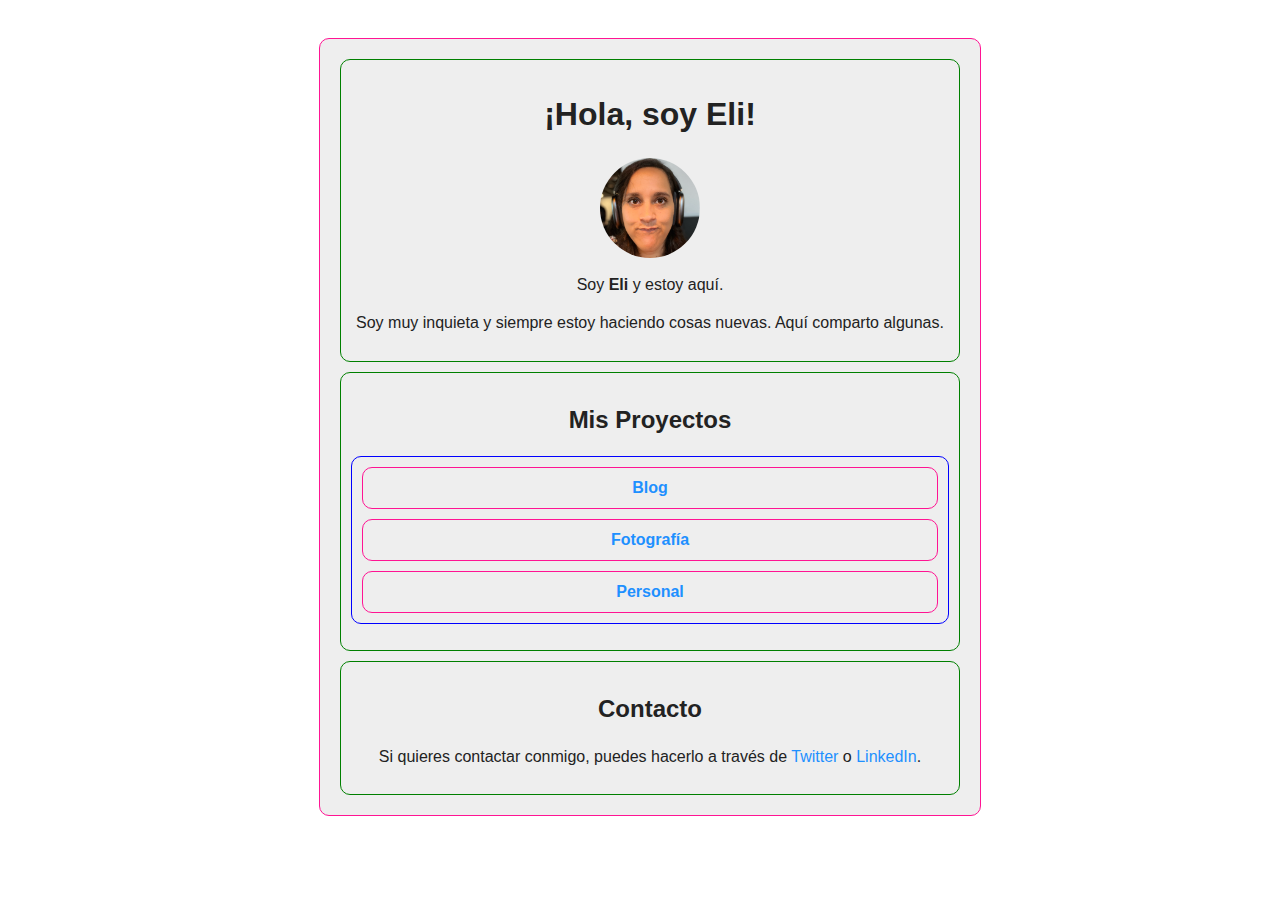
==== index.html @ 0fb6dbf0 "Initial commit" ====
<!doctype html>
<html class="no-js" lang="">

<head>
  <meta charset="utf-8">
  <title></title>
  <meta name="description" content="">
  <meta name="viewport" content="width=device-width, initial-scale=1">

  <meta property="og:title" content="">
  <meta property="og:type" content="">
  <meta property="og:url" content="">
  <meta property="og:image" content="">

  <link rel="manifest" href="site.webmanifest">
  <link rel="apple-touch-icon" href="icon.png">
  <!-- Place favicon.ico in the root directory -->

  <link rel="stylesheet" href="css/normalize.css">
  <link rel="stylesheet" href="css/main.css">

  <meta name="theme-color" content="#fafafa">
</head>

<body>

<!-- Add your site or application content here -->
<!--have everything in a div with class container-->
<div class="unique-container">
  <header class="unique-container">
    <h1>¡Hola, soy Eli!</h1>
    <img src="img/eli.png" alt="Foto de Eli" id="mi_imagen">
    <p>Soy <strong>Eli</strong> y estoy aquí.</p>
    <p>Soy muy inquieta y siempre estoy haciendo cosas nuevas. Aquí comparto algunas.</p>
  </header>
  <section id="mis-proyectos" class="unique-container">
    <h2>Mis Proyectos</h2>
    <ul>
      <li><a href="https://www.eli173.net/blog">Blog</a></li>
      <li><a href="https://www.codecademy.com/profiles/JohnBain">Fotografía</a></li>
      <li><a href="https://www.codewars.com/users/JohnBain">Personal</a></li>
    </ul>
</section>
  <section id="contacto" class="unique-container">
    <h2>Contacto</h2>
    <p>Si quieres contactar conmigo, puedes hacerlo a través de <a href="https://twitter.com/eli173">Twitter</a> o <a href="https://www.linkedin.com/in/elisabeth-fern%C3%A1ndez-ruiz-6b1b0b1a4/">LinkedIn</a>.</p>
  </section>
</div>


<script src="js/vendor/modernizr-3.11.2.min.js"></script>
<script src="js/plugins.js"></script>
<script src="js/main.js"></script>

<!-- Google Analytics: change UA-XXXXX-Y to be your site's ID. -->
<script>
  window.ga = function () {
    ga.q.push(arguments)
  };
  ga.q = [];
  ga.l = +new Date;
  ga('create', 'UA-XXXXX-Y', 'auto');
  ga('set', 'anonymizeIp', true);
  ga('set', 'transport', 'beacon');
  ga('send', 'pageview')
</script>
<script src="https://www.google-analytics.com/analytics.js" async></script>

</body>

</html>
---- css/main.css ----
/*! HTML5 Boilerplate v8.0.0 | MIT License | https://html5boilerplate.com/ */

/* main.css 2.1.0 | MIT License | https://github.com/h5bp/main.css#readme */
/*
 * What follows is the result of much research on cross-browser styling.
 * Credit left inline and big thanks to Nicolas Gallagher, Jonathan Neal,
 * Kroc Camen, and the H5BP dev community and team.
 */

/* ==========================================================================
   Base styles: opinionated defaults
   ========================================================================== */

html {
  color: #222;
  font-size: 1em;
  line-height: 1.4;
  /* have all elements centered by default */
  text-align: center;
  font-family: 'Open Sans', sans-serif

}


/*
 * Remove text-shadow in selection highlight:
 * https://twitter.com/miketaylr/status/12228805301
 *
 * Vendor-prefixed and regular ::selection selectors cannot be combined:
 * https://stackoverflow.com/a/16982510/7133471
 *
 * Customize the background color to match your design.
 */

::-moz-selection {
  background: #b3d4fc;
  text-shadow: none;
}

::selection {
  background: #b3d4fc;
  text-shadow: none;
}

/*
 * A better looking default horizontal rule
 */

hr {
  display: block;
  height: 1px;
  border: 0;
  border-top: 1px solid #ccc;
  margin: 1em 0;
  padding: 0;
}

/*
 * Remove the gap between audio, canvas, iframes,
 * images, videos and the bottom of their containers:
 * https://github.com/h5bp/html5-boilerplate/issues/440
 */

audio,
canvas,
iframe,
img,
svg,
video {
  vertical-align: middle;
}

/*
 * Remove default fieldset styles.
 */

fieldset {
  border: 0;
  margin: 0;
  padding: 0;
}

/*
 * Allow only vertical resizing of textareas.
 */

textarea {
  resize: vertical;
}

/* ==========================================================================
   Author's custom styles
   ========================================================================== */

/* ==========================================================================
   Helper classes
   ========================================================================== */

/*
 * Hide visually and from screen readers
 */

.hidden,
[hidden] {
  display: none !important;
}

/*
 * Hide only visually, but have it available for screen readers:
 * https://snook.ca/archives/html_and_css/hiding-content-for-accessibility
 *
 * 1. For long content, line feeds are not interpreted as spaces and small width
 *    causes content to wrap 1 word per line:
 *    https://medium.com/@jessebeach/beware-smushed-off-screen-accessible-text-5952a4c2cbfe
 */

.sr-only {
  border: 0;
  clip: rect(0, 0, 0, 0);
  height: 1px;
  margin: -1px;
  overflow: hidden;
  padding: 0;
  position: absolute;
  white-space: nowrap;
  width: 1px;
  /* 1 */
}

/*
 * Extends the .sr-only class to allow the element
 * to be focusable when navigated to via the keyboard:
 * https://www.drupal.org/node/897638
 */

.sr-only.focusable:active,
.sr-only.focusable:focus {
  clip: auto;
  height: auto;
  margin: 0;
  overflow: visible;
  position: static;
  white-space: inherit;
  width: auto;
}

/*
 * Hide visually and from screen readers, but maintain layout
 */

.invisible {
  visibility: hidden;
}

/*
 * Clearfix: contain floats
 *
 * For modern browsers
 * 1. The space content is one way to avoid an Opera bug when the
 *    `contenteditable` attribute is included anywhere else in the document.
 *    Otherwise it causes space to appear at the top and bottom of elements
 *    that receive the `clearfix` class.
 * 2. The use of `table` rather than `block` is only necessary if using
 *    `:before` to contain the top-margins of child elements.
 */

.clearfix::before,
.clearfix::after {
  content: " ";
  display: table;
}

.clearfix::after {
  clear: both;
}

/* ==========================================================================
   EXAMPLE Media Queries for Responsive Design.
   These examples override the primary ('mobile first') styles.
   Modify as content requires.
   ========================================================================== */

@media only screen and (min-width: 35em) {
  /* Style adjustments for viewports that meet the condition */
}

@media print,
(-webkit-min-device-pixel-ratio: 1.25),
(min-resolution: 1.25dppx),
(min-resolution: 120dpi) {
  /* Style adjustments for high resolution devices */
}

/* ==========================================================================
   Print styles.
   Inlined to avoid the additional HTTP request:
   https://www.phpied.com/delay-loading-your-print-css/
   ========================================================================== */

@media print {
  *,
  *::before,
  *::after {
    background: #fff !important;
    color: #000 !important;
    /* Black prints faster */
    box-shadow: none !important;
    text-shadow: none !important;
  }

  a,
  a:visited {
    text-decoration: underline;
  }

  a[href]::after {
    content: " (" attr(href) ")";
  }

  abbr[title]::after {
    content: " (" attr(title) ")";
  }

  /*
   * Don't show links that are fragment identifiers,
   * or use the `javascript:` pseudo protocol
   */
  a[href^="#"]::after,
  a[href^="javascript:"]::after {
    content: "";
  }

  pre {
    white-space: pre-wrap !important;
  }

  pre,
  blockquote {
    border: 1px solid #999;
    page-break-inside: avoid;
  }

  /*
   * Printing Tables:
   * https://web.archive.org/web/20180815150934/http://css-discuss.incutio.com/wiki/Printing_Tables
   */
  thead {
    display: table-header-group;
  }

  tr,
  img {
    page-break-inside: avoid;
  }

  p,
  h2,
  h3 {
    orphans: 3;
    widows: 3;
  }

  h2,
  h3 {
    page-break-after: avoid;
  }
}



div.unique-container {
  border: deeppink 1px solid;
  background: #eee;
  width: 50%;
  /*position this container always floating in the middle*/
  margin-top: 3%;
  position: relative;
  left: 50%;
  transform: translateX(-50%);

}

.unique-container{
  border-radius: 10px;
  border: green 1px solid;
  padding: 10px;
  margin: 10px;
}

ul {
  border: blue 1px solid;
  border-radius: 10px;
  list-style-type: none;
  display: block;
  padding: 0px;
}

li {
  border: deeppink 1px solid;
  border-radius: 10px;
  list-style-type: none;
  position: relative;
  margin: 10px;
  height: 40px;
}

li > a {
  border-radius: 10px;
  display: block;
  text-decoration: none;
  font-weight: bold;
  position: absolute;
  top: 50%; left: 50%;
  transform: translate(-50%, -50%);
}


#mi_imagen {
  /* make it a circle */
  border-radius: 50%;
  width: 100px;
  height: 100px;
  /* make it a perfect circle */
  object-fit: cover;
  /* avoid image stretching */
  object-position: center;
}


a {
  text-decoration: none;
  color: dodgerblue;
}
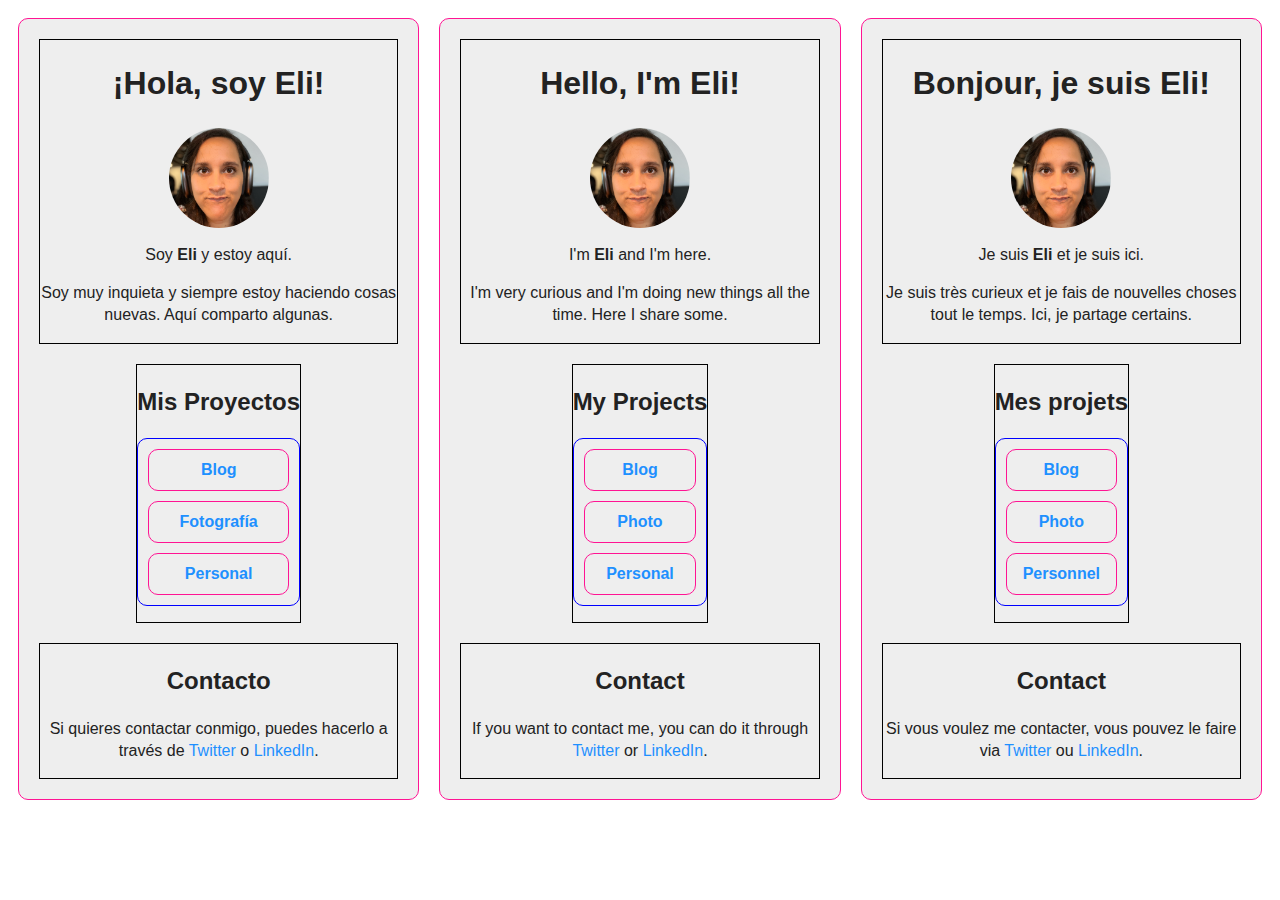
==== commit 1b46a9b5: "Added colums and animations" ====
--- a/index.html
+++ b/index.html
@@ -1,71 +1,79 @@
-<!doctype html>
-<html class="no-js" lang="">
+<!DOCTYPE html>
+<html class="no-js" lang="es">
+<head>
+  <!-- Your meta tags and other head content here -->
+  <link rel="stylesheet" href="css/main.css">
+  <meta charset="utf-8">
+  <title>¡Bienvenido!</title>
+</head>
+<body>
+<div class="container">
+  <div class="unique-container">
+    <!-- Language 1 content -->
+    <section id="about_me">
+      <h1>¡Hola, soy Eli!</h1>
+      <img src="img/eli.png" alt="Foto de Eli" id="mi_imagen">
+      <p>Soy <strong>Eli</strong> y estoy aquí.</p>
+      <p>Soy muy inquieta y siempre estoy haciendo cosas nuevas. Aquí comparto algunas.</p>
+    </section>
+    <section id="mis_proyectos">
+      <h2>Mis Proyectos</h2>
+      <ul>
+        <li><a href="https://www.eli173.net/blog">Blog</a></li>
+        <li><a href="https://www.codecademy.com/profiles/JohnBain">Fotografía</a></li>
+        <li><a href="https://www.codewars.com/users/JohnBain">Personal</a></li>
+      </ul>
+    </section>
+    <section id="contacto">
+      <h2>Contacto</h2>
+      <p>Si quieres contactar conmigo, puedes hacerlo a través de <a href="https://twitter.com/eli173">Twitter</a> o <a
+        href="https://www.linkedin.com/in/elisabeth-fern%C3%A1ndez-ruiz-6b1b0b1a4/">LinkedIn</a>.</p>
+    </section>
+  </div>
 
-<head>
-  <meta charset="utf-8">
-  <title></title>
-  <meta name="description" content="">
-  <meta name="viewport" content="width=device-width, initial-scale=1">
+  <div class="unique-container">
+    <section id="about_me">
+      <h1>Hello, I'm Eli!</h1>
+      <img src="img/eli.png" alt="Foto de Eli" id="mi_imagen">
+      <p>I'm <strong>Eli</strong> and I'm here.</p>
+      <p>I'm very curious and I'm doing new things all the time. Here I share some.</p>
+    </section>
+    <section id="mis_proyectos">
+      <h2>My Projects</h2>
+      <ul>
+        <li><a href="https://www.eli173.net/blog">Blog</a></li>
+        <li><a href="https://www.codecademy.com/profiles/JohnBain">Photo</a></li>
+        <li><a href="https://www.codewars.com/users/JohnBain">Personal</a></li>
+      </ul>
+    </section>
+    <section id="contacto">
+      <h2>Contact</h2>
+      <p>If you want to contact me, you can do it through <a href="https://twitter.com/eli173">Twitter</a> or <a
+        href="https://www.linkedin.com/in/elisabeth-fern%C3%A1ndez-ruiz-6b1b0b1a4/">LinkedIn</a>.</p>
+    </section>
+  </div>
 
-  <meta property="og:title" content="">
-  <meta property="og:type" content="">
-  <meta property="og:url" content="">
-  <meta property="og:image" content="">
-
-  <link rel="manifest" href="site.webmanifest">
-  <link rel="apple-touch-icon" href="icon.png">
-  <!-- Place favicon.ico in the root directory -->
-
-  <link rel="stylesheet" href="css/normalize.css">
-  <link rel="stylesheet" href="css/main.css">
-
-  <meta name="theme-color" content="#fafafa">
-</head>
-
-<body>
-
-<!-- Add your site or application content here -->
-<!--have everything in a div with class container-->
-<div class="unique-container">
-  <header class="unique-container">
-    <h1>¡Hola, soy Eli!</h1>
-    <img src="img/eli.png" alt="Foto de Eli" id="mi_imagen">
-    <p>Soy <strong>Eli</strong> y estoy aquí.</p>
-    <p>Soy muy inquieta y siempre estoy haciendo cosas nuevas. Aquí comparto algunas.</p>
-  </header>
-  <section id="mis-proyectos" class="unique-container">
-    <h2>Mis Proyectos</h2>
-    <ul>
-      <li><a href="https://www.eli173.net/blog">Blog</a></li>
-      <li><a href="https://www.codecademy.com/profiles/JohnBain">Fotografía</a></li>
-      <li><a href="https://www.codewars.com/users/JohnBain">Personal</a></li>
-    </ul>
-</section>
-  <section id="contacto" class="unique-container">
-    <h2>Contacto</h2>
-    <p>Si quieres contactar conmigo, puedes hacerlo a través de <a href="https://twitter.com/eli173">Twitter</a> o <a href="https://www.linkedin.com/in/elisabeth-fern%C3%A1ndez-ruiz-6b1b0b1a4/">LinkedIn</a>.</p>
-  </section>
+  <div class="unique-container">
+    <section id="about_me">
+      <h1>Bonjour, je suis Eli!</h1>
+      <img src="img/eli.png" alt="Foto de Eli" id="mi_imagen">
+      <p>Je suis <strong>Eli</strong> et je suis ici.</p>
+      <p>Je suis très curieux et je fais de nouvelles choses tout le temps. Ici, je partage certains.</p>
+    </section>
+    <section id="mis_proyectos">
+      <h2>Mes projets</h2>
+      <ul>
+        <li><a href="https://www.eli173.net/blog">Blog</a></li>
+        <li><a href="https://www.codecademy.com/profiles/JohnBain">Photo</a></li>
+        <li><a href="https://www.codewars.com/users/JohnBain">Personnel</a></li>
+      </ul>
+    </section>
+    <section id="contacto">
+      <h2>Contact</h2>
+      <p>Si vous voulez me contacter, vous pouvez le faire via <a href="https://twitter.com/eli173">Twitter</a> ou <a
+        href="https://www.linkedin.com/in/elisabeth-fern%C3%A1ndez-ruiz-6b1b0b1a4/">LinkedIn</a>.</p>
+    </section>
+  </div>
 </div>
-
-
-<script src="js/vendor/modernizr-3.11.2.min.js"></script>
-<script src="js/plugins.js"></script>
-<script src="js/main.js"></script>
-
-<!-- Google Analytics: change UA-XXXXX-Y to be your site's ID. -->
-<script>
-  window.ga = function () {
-    ga.q.push(arguments)
-  };
-  ga.q = [];
-  ga.l = +new Date;
-  ga('create', 'UA-XXXXX-Y', 'auto');
-  ga('set', 'anonymizeIp', true);
-  ga('set', 'transport', 'beacon');
-  ga('send', 'pageview')
-</script>
-<script src="https://www.google-analytics.com/analytics.js" async></script>
-
 </body>
-
 </html>
--- a/css/main.css
+++ b/css/main.css
@@ -266,25 +266,48 @@
   }
 }
 
+/* Add this CSS to your existing CSS file */
+
+/* Center the containers horizontally */
+.container {
+  display: flex;
+  justify-content: center;
+}
+
+/* Style for each unique-container */
+.unique-container {
+  margin: 20px; /* Add spacing between containers */
+  display: flex;
+  flex-direction: column; /* Display content vertically */
+  align-items: center; /* Center content horizontally */
+  text-align: center;
+
+  /* Apply the animation */
+  animation: floating 5s ease-in-out infinite; /* Adjust the duration as needed */
+}
+
+
+/* Style for header and section elements within unique-container */
+.unique-container header, .unique-container section {
+  margin: 10px;
+}
 
 
 div.unique-container {
+  /* have them side by side */
+  display: flex;
   border: deeppink 1px solid;
   background: #eee;
   width: 50%;
-  /*position this container always floating in the middle*/
-  margin-top: 3%;
-  position: relative;
-  left: 50%;
-  transform: translateX(-50%);
-
-}
-
-.unique-container{
+
+}
+
+.unique-container {
   border-radius: 10px;
   border: green 1px solid;
   padding: 10px;
   margin: 10px;
+  display: flex;
 }
 
 ul {
@@ -292,7 +315,7 @@
   border-radius: 10px;
   list-style-type: none;
   display: block;
-  padding: 0px;
+  padding: 0;
 }
 
 li {
@@ -310,7 +333,8 @@
   text-decoration: none;
   font-weight: bold;
   position: absolute;
-  top: 50%; left: 50%;
+  top: 50%;
+  left: 50%;
   transform: translate(-50%, -50%);
 }
 
@@ -332,3 +356,51 @@
   color: dodgerblue;
 }
 
+section {
+  /* Add this CSS to your existing CSS file */
+
+  @keyframes floating {
+    0% {
+      transform: translateY(0);
+    }
+    50% {
+      transform: translateY(-10px); /* Adjust the vertical movement as needed */
+    }
+    100% {
+      transform: translateY(0);
+    }
+  }
+
+  border: 1px solid black;
+}
+
+header {
+  border: 1px solid red;
+}
+
+/* Add this CSS to your existing CSS file */
+
+@keyframes floating {
+  0% {
+    transform: translateY(0);
+  }
+  50% {
+    transform: translateY(-10px); /* Adjust the vertical movement as needed */
+  }
+  100% {
+    transform: translateY(0);
+  }
+}
+
+/* Apply different animation delays to each unique-container */
+.unique-container:nth-child(1) {
+  animation-delay: .33s;
+}
+
+.unique-container:nth-child(2) {
+  animation-delay: 1.333s; /* Adjust the delay as needed */
+}
+
+.unique-container:nth-child(3) {
+  animation-delay: 2.333s; /* Adjust the delay as needed */
+}
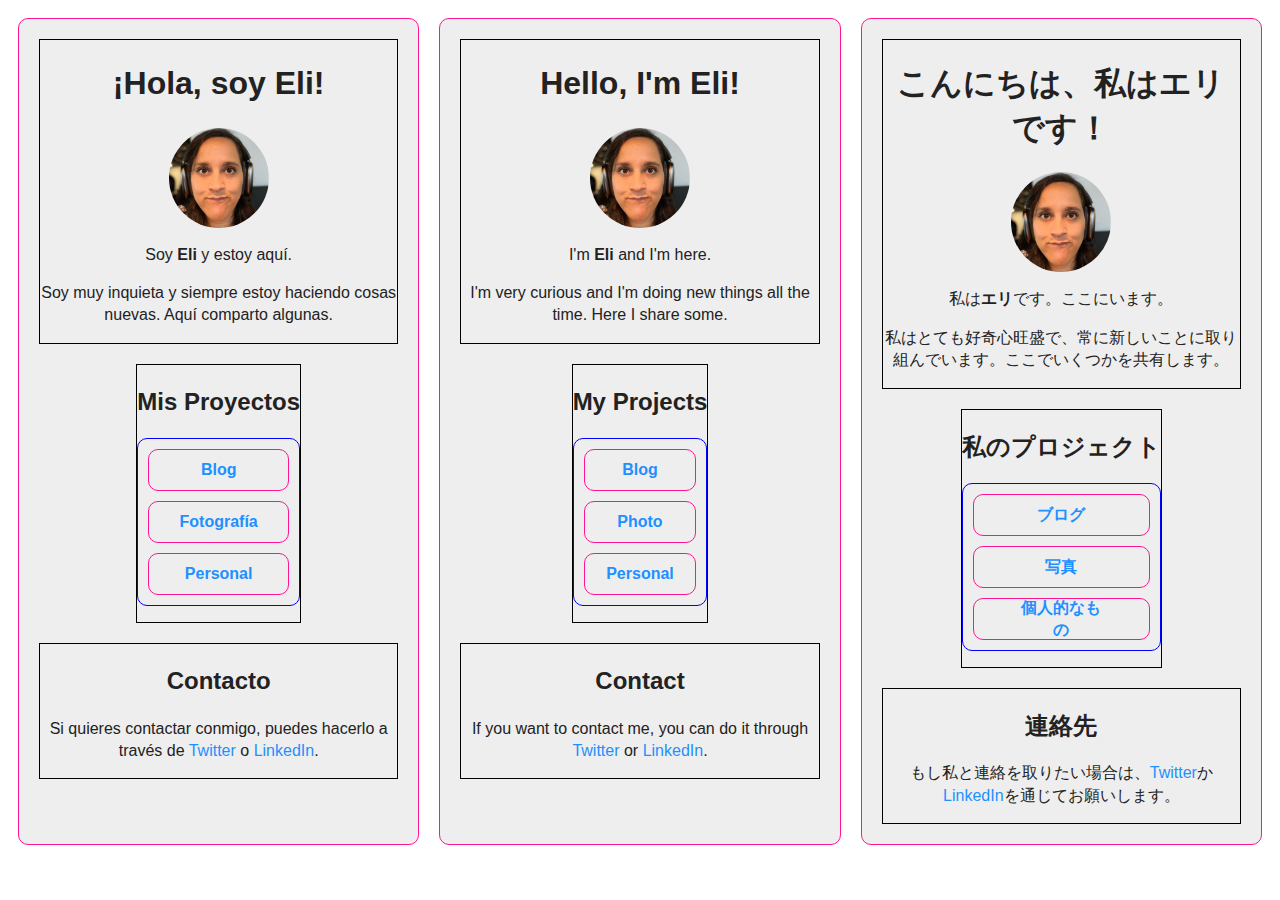
==== commit 4f3958f8: "Changed languages. Replaced French with japanese" ====
--- a/index.html
+++ b/index.html
@@ -52,28 +52,29 @@
         href="https://www.linkedin.com/in/elisabeth-fern%C3%A1ndez-ruiz-6b1b0b1a4/">LinkedIn</a>.</p>
     </section>
   </div>
-
   <div class="unique-container">
+    <!-- 言語 1 のコンテンツ -->
     <section id="about_me">
-      <h1>Bonjour, je suis Eli!</h1>
-      <img src="img/eli.png" alt="Foto de Eli" id="mi_imagen">
-      <p>Je suis <strong>Eli</strong> et je suis ici.</p>
-      <p>Je suis très curieux et je fais de nouvelles choses tout le temps. Ici, je partage certains.</p>
+      <h1>こんにちは、私はエリです！</h1>
+      <img src="img/eli.png" alt="エリの写真" id="mi_imagen">
+      <p>私は<strong>エリ</strong>です。ここにいます。</p>
+      <p>私はとても好奇心旺盛で、常に新しいことに取り組んでいます。ここでいくつかを共有します。</p>
     </section>
     <section id="mis_proyectos">
-      <h2>Mes projets</h2>
+      <h2>私のプロジェクト</h2>
       <ul>
-        <li><a href="https://www.eli173.net/blog">Blog</a></li>
-        <li><a href="https://www.codecademy.com/profiles/JohnBain">Photo</a></li>
-        <li><a href="https://www.codewars.com/users/JohnBain">Personnel</a></li>
+        <li><a href="https://www.eli173.net/blog">ブログ</a></li>
+        <li><a href="https://www.codecademy.com/profiles/JohnBain">写真</a></li>
+        <li><a href="https://www.codewars.com/users/JohnBain">個人的なもの</a></li>
       </ul>
     </section>
     <section id="contacto">
-      <h2>Contact</h2>
-      <p>Si vous voulez me contacter, vous pouvez le faire via <a href="https://twitter.com/eli173">Twitter</a> ou <a
-        href="https://www.linkedin.com/in/elisabeth-fern%C3%A1ndez-ruiz-6b1b0b1a4/">LinkedIn</a>.</p>
+      <h2>連絡先</h2>
+      <p>もし私と連絡を取りたい場合は、<a href="https://twitter.com/eli173">Twitter</a>か<a
+        href="https://www.linkedin.com/in/elisabeth-fern%C3%A1ndez-ruiz-6b1b0b1a4/">LinkedIn</a>を通じてお願いします。</p>
     </section>
   </div>
+
 </div>
 </body>
 </html>
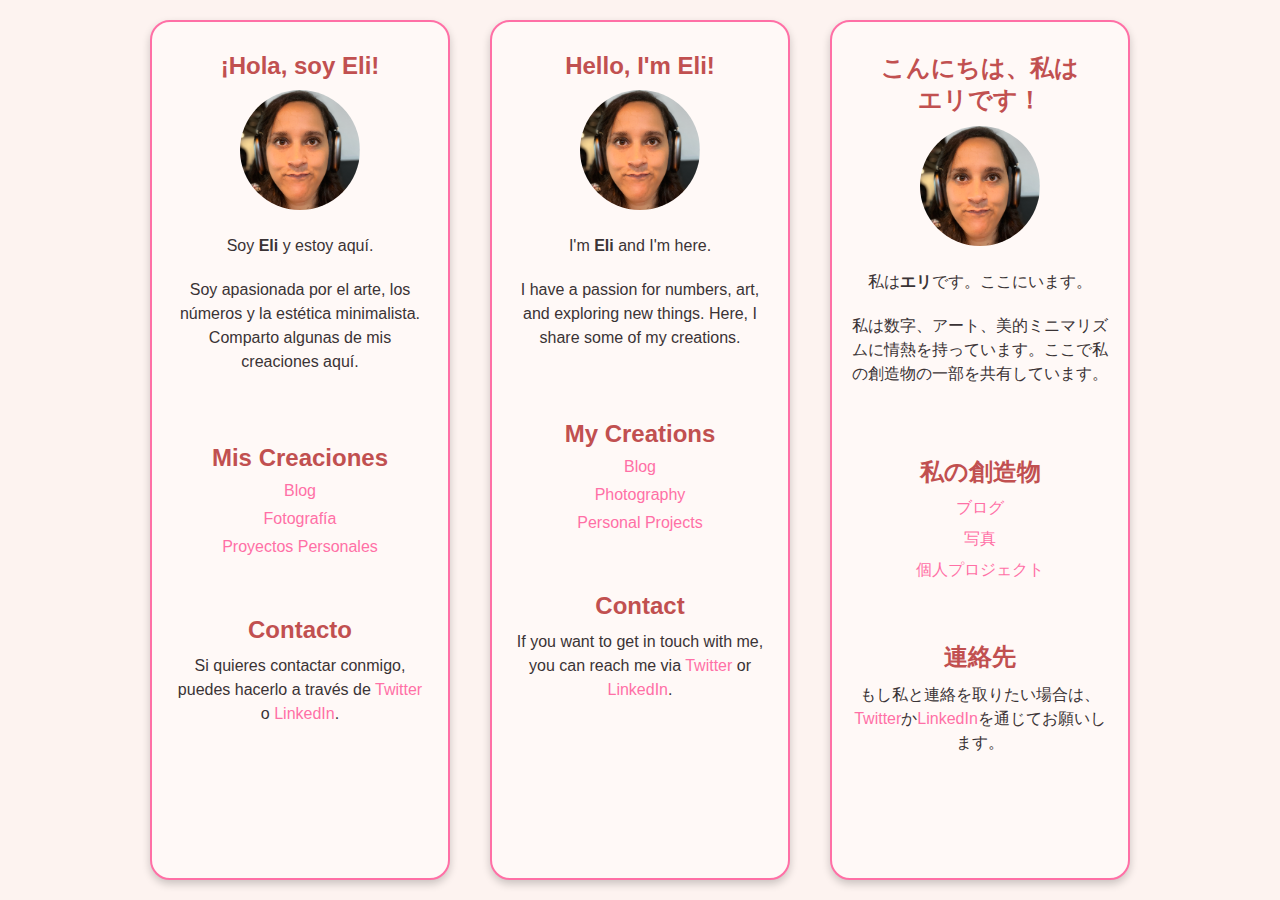
==== commit f10e553e: "Last sane version" ====
--- a/index.html
+++ b/index.html
@@ -1,30 +1,29 @@
 <!DOCTYPE html>
 <html class="no-js" lang="es">
 <head>
-  <!-- Your meta tags and other head content here -->
+  <meta charset="utf-8">
+  <title>Eli's Portfolio</title>
   <link rel="stylesheet" href="css/main.css">
-  <meta charset="utf-8">
-  <title>¡Bienvenido!</title>
 </head>
 <body>
 <div class="container">
   <div class="unique-container">
     <!-- Language 1 content -->
-    <section id="about_me">
+    <section class="about-me">
       <h1>¡Hola, soy Eli!</h1>
-      <img src="img/eli.png" alt="Foto de Eli" id="mi_imagen">
+      <img src="img/eli.png" alt="Foto de Eli" class="profile-image">
       <p>Soy <strong>Eli</strong> y estoy aquí.</p>
-      <p>Soy muy inquieta y siempre estoy haciendo cosas nuevas. Aquí comparto algunas.</p>
+      <p>Soy apasionada por el arte, los números y la estética minimalista. Comparto algunas de mis creaciones aquí.</p>
     </section>
-    <section id="mis_proyectos">
-      <h2>Mis Proyectos</h2>
+    <section class="projects">
+      <h2>Mis Creaciones</h2>
       <ul>
         <li><a href="https://www.eli173.net/blog">Blog</a></li>
         <li><a href="https://www.codecademy.com/profiles/JohnBain">Fotografía</a></li>
-        <li><a href="https://www.codewars.com/users/JohnBain">Personal</a></li>
+        <li><a href="https://www.codewars.com/users/JohnBain">Proyectos Personales</a></li>
       </ul>
     </section>
-    <section id="contacto">
+    <section class="contact">
       <h2>Contacto</h2>
       <p>Si quieres contactar conmigo, puedes hacerlo a través de <a href="https://twitter.com/eli173">Twitter</a> o <a
         href="https://www.linkedin.com/in/elisabeth-fern%C3%A1ndez-ruiz-6b1b0b1a4/">LinkedIn</a>.</p>
@@ -32,49 +31,53 @@
   </div>
 
   <div class="unique-container">
-    <section id="about_me">
+    <!-- Language 2 content -->
+    <section class="about-me">
       <h1>Hello, I'm Eli!</h1>
-      <img src="img/eli.png" alt="Foto de Eli" id="mi_imagen">
+      <img src="img/eli.png" alt="Photo of Eli" class="profile-image">
       <p>I'm <strong>Eli</strong> and I'm here.</p>
-      <p>I'm very curious and I'm doing new things all the time. Here I share some.</p>
+      <p>I have a passion for numbers, art, and exploring new things. Here, I share some of my creations.</p>
     </section>
-    <section id="mis_proyectos">
-      <h2>My Projects</h2>
+    <section class="projects">
+      <h2>My Creations</h2>
       <ul>
         <li><a href="https://www.eli173.net/blog">Blog</a></li>
-        <li><a href="https://www.codecademy.com/profiles/JohnBain">Photo</a></li>
-        <li><a href="https://www.codewars.com/users/JohnBain">Personal</a></li>
+        <li><a href="https://www.codecademy.com/profiles/JohnBain">Photography</a></li>
+        <li><a href="https://www.codewars.com/users/JohnBain">Personal Projects</a></li>
       </ul>
     </section>
-    <section id="contacto">
+    <section class="contact">
       <h2>Contact</h2>
-      <p>If you want to contact me, you can do it through <a href="https://twitter.com/eli173">Twitter</a> or <a
+      <p>If you want to get in touch with me, you can reach me via <a href="https://twitter.com/eli173">Twitter</a> or <a
         href="https://www.linkedin.com/in/elisabeth-fern%C3%A1ndez-ruiz-6b1b0b1a4/">LinkedIn</a>.</p>
     </section>
   </div>
+
   <div class="unique-container">
-    <!-- 言語 1 のコンテンツ -->
-    <section id="about_me">
-      <h1>こんにちは、私はエリです！</h1>
-      <img src="img/eli.png" alt="エリの写真" id="mi_imagen">
+    <!-- Language 3 content -->
+    <section class="about-me">
+      <h1>こんにちは、私は<br>エリです！</h1>
+      <img src="img/eli.png" alt="Photo of エリ" class="profile-image">
       <p>私は<strong>エリ</strong>です。ここにいます。</p>
-      <p>私はとても好奇心旺盛で、常に新しいことに取り組んでいます。ここでいくつかを共有します。</p>
+      <p>私は数字、アート、美的ミニマリズムに情熱を持っています。ここで私の創造物の一部を共有しています。</p>
     </section>
-    <section id="mis_proyectos">
-      <h2>私のプロジェクト</h2>
+    <section class="projects">
+      <h2>私の創造物</h2>
       <ul>
         <li><a href="https://www.eli173.net/blog">ブログ</a></li>
         <li><a href="https://www.codecademy.com/profiles/JohnBain">写真</a></li>
-        <li><a href="https://www.codewars.com/users/JohnBain">個人的なもの</a></li>
+        <li><a href="https://www.codewars.com/users/JohnBain">個人プロジェクト</a></li>
       </ul>
     </section>
-    <section id="contacto">
+    <section class="contact">
       <h2>連絡先</h2>
       <p>もし私と連絡を取りたい場合は、<a href="https://twitter.com/eli173">Twitter</a>か<a
         href="https://www.linkedin.com/in/elisabeth-fern%C3%A1ndez-ruiz-6b1b0b1a4/">LinkedIn</a>を通じてお願いします。</p>
     </section>
   </div>
 
+
 </div>
+<script src="js/main.js"></script>
 </body>
 </html>
--- a/css/main.css
+++ b/css/main.css
@@ -1,406 +1,172 @@
-/*! HTML5 Boilerplate v8.0.0 | MIT License | https://html5boilerplate.com/ */
-
-/* main.css 2.1.0 | MIT License | https://github.com/h5bp/main.css#readme */
-/*
- * What follows is the result of much research on cross-browser styling.
- * Credit left inline and big thanks to Nicolas Gallagher, Jonathan Neal,
- * Kroc Camen, and the H5BP dev community and team.
- */
-
-/* ==========================================================================
-   Base styles: opinionated defaults
-   ========================================================================== */
-
-html {
-  color: #222;
-  font-size: 1em;
-  line-height: 1.4;
-  /* have all elements centered by default */
-  text-align: center;
-  font-family: 'Open Sans', sans-serif
-
+/* Reset and general styling */
+* {
+  margin: 0;
+  padding: 0;
+  box-sizing: border-box;
 }
 
-
-/*
- * Remove text-shadow in selection highlight:
- * https://twitter.com/miketaylr/status/12228805301
- *
- * Vendor-prefixed and regular ::selection selectors cannot be combined:
- * https://stackoverflow.com/a/16982510/7133471
- *
- * Customize the background color to match your design.
- */
-
-::-moz-selection {
-  background: #b3d4fc;
-  text-shadow: none;
+body {
+  font-family: 'Arial', sans-serif;
+  background-color: #fdf3f0; /* Light pink background */
+  color: #3a3335; /* Dark brown text color */
 }
 
-::selection {
-  background: #b3d4fc;
-  text-shadow: none;
-}
-
-/*
- * A better looking default horizontal rule
- */
-
-hr {
-  display: block;
-  height: 1px;
-  border: 0;
-  border-top: 1px solid #ccc;
-  margin: 1em 0;
-  padding: 0;
-}
-
-/*
- * Remove the gap between audio, canvas, iframes,
- * images, videos and the bottom of their containers:
- * https://github.com/h5bp/html5-boilerplate/issues/440
- */
-
-audio,
-canvas,
-iframe,
-img,
-svg,
-video {
-  vertical-align: middle;
-}
-
-/*
- * Remove default fieldset styles.
- */
-
-fieldset {
-  border: 0;
-  margin: 0;
-  padding: 0;
-}
-
-/*
- * Allow only vertical resizing of textareas.
- */
-
-textarea {
-  resize: vertical;
-}
-
-/* ==========================================================================
-   Author's custom styles
-   ========================================================================== */
-
-/* ==========================================================================
-   Helper classes
-   ========================================================================== */
-
-/*
- * Hide visually and from screen readers
- */
-
-.hidden,
-[hidden] {
-  display: none !important;
-}
-
-/*
- * Hide only visually, but have it available for screen readers:
- * https://snook.ca/archives/html_and_css/hiding-content-for-accessibility
- *
- * 1. For long content, line feeds are not interpreted as spaces and small width
- *    causes content to wrap 1 word per line:
- *    https://medium.com/@jessebeach/beware-smushed-off-screen-accessible-text-5952a4c2cbfe
- */
-
-.sr-only {
-  border: 0;
-  clip: rect(0, 0, 0, 0);
-  height: 1px;
-  margin: -1px;
-  overflow: hidden;
-  padding: 0;
-  position: absolute;
-  white-space: nowrap;
-  width: 1px;
-  /* 1 */
-}
-
-/*
- * Extends the .sr-only class to allow the element
- * to be focusable when navigated to via the keyboard:
- * https://www.drupal.org/node/897638
- */
-
-.sr-only.focusable:active,
-.sr-only.focusable:focus {
-  clip: auto;
-  height: auto;
-  margin: 0;
-  overflow: visible;
-  position: static;
-  white-space: inherit;
-  width: auto;
-}
-
-/*
- * Hide visually and from screen readers, but maintain layout
- */
-
-.invisible {
-  visibility: hidden;
-}
-
-/*
- * Clearfix: contain floats
- *
- * For modern browsers
- * 1. The space content is one way to avoid an Opera bug when the
- *    `contenteditable` attribute is included anywhere else in the document.
- *    Otherwise it causes space to appear at the top and bottom of elements
- *    that receive the `clearfix` class.
- * 2. The use of `table` rather than `block` is only necessary if using
- *    `:before` to contain the top-margins of child elements.
- */
-
-.clearfix::before,
-.clearfix::after {
-  content: " ";
-  display: table;
-}
-
-.clearfix::after {
-  clear: both;
-}
-
-/* ==========================================================================
-   EXAMPLE Media Queries for Responsive Design.
-   These examples override the primary ('mobile first') styles.
-   Modify as content requires.
-   ========================================================================== */
-
-@media only screen and (min-width: 35em) {
-  /* Style adjustments for viewports that meet the condition */
-}
-
-@media print,
-(-webkit-min-device-pixel-ratio: 1.25),
-(min-resolution: 1.25dppx),
-(min-resolution: 120dpi) {
-  /* Style adjustments for high resolution devices */
-}
-
-/* ==========================================================================
-   Print styles.
-   Inlined to avoid the additional HTTP request:
-   https://www.phpied.com/delay-loading-your-print-css/
-   ========================================================================== */
-
-@media print {
-  *,
-  *::before,
-  *::after {
-    background: #fff !important;
-    color: #000 !important;
-    /* Black prints faster */
-    box-shadow: none !important;
-    text-shadow: none !important;
-  }
-
-  a,
-  a:visited {
-    text-decoration: underline;
-  }
-
-  a[href]::after {
-    content: " (" attr(href) ")";
-  }
-
-  abbr[title]::after {
-    content: " (" attr(title) ")";
-  }
-
-  /*
-   * Don't show links that are fragment identifiers,
-   * or use the `javascript:` pseudo protocol
-   */
-  a[href^="#"]::after,
-  a[href^="javascript:"]::after {
-    content: "";
-  }
-
-  pre {
-    white-space: pre-wrap !important;
-  }
-
-  pre,
-  blockquote {
-    border: 1px solid #999;
-    page-break-inside: avoid;
-  }
-
-  /*
-   * Printing Tables:
-   * https://web.archive.org/web/20180815150934/http://css-discuss.incutio.com/wiki/Printing_Tables
-   */
-  thead {
-    display: table-header-group;
-  }
-
-  tr,
-  img {
-    page-break-inside: avoid;
-  }
-
-  p,
-  h2,
-  h3 {
-    orphans: 3;
-    widows: 3;
-  }
-
-  h2,
-  h3 {
-    page-break-after: avoid;
-  }
-}
-
-/* Add this CSS to your existing CSS file */
-
-/* Center the containers horizontally */
 .container {
   display: flex;
   justify-content: center;
-}
-
-/* Style for each unique-container */
-.unique-container {
-  margin: 20px; /* Add spacing between containers */
-  display: flex;
-  flex-direction: column; /* Display content vertically */
-  align-items: center; /* Center content horizontally */
-  text-align: center;
-
-  /* Apply the animation */
-  animation: floating 5s ease-in-out infinite; /* Adjust the duration as needed */
-}
-
-
-/* Style for header and section elements within unique-container */
-.unique-container header, .unique-container section {
-  margin: 10px;
-}
-
-
-div.unique-container {
-  /* have them side by side */
-  display: flex;
-  border: deeppink 1px solid;
-  background: #eee;
-  width: 50%;
-
+  align-items: stretch;
+  min-height: 100vh;
+  background-color: #fdf3f0; /* Light pink background */
 }
 
 .unique-container {
-  border-radius: 10px;
-  border: green 1px solid;
-  padding: 10px;
-  margin: 10px;
+  border: 2px solid #ff70a6; /* Dark pink border */
+  border-radius: 20px;
+  margin: 20px;
   display: flex;
+  flex-direction: column;
+  align-items: center;
+  width: 300px;
+  background-color: #fff9f7; /* Light pink container background */
+  box-shadow: 0px 4px 8px rgba(0, 0, 0, 0.2);
 }
 
+/* Section Styles */
+section {
+  padding: 20px;
+  text-align: center;
+}
+
+/* Typography */
+h1, h2 {
+  font-size: 24px;
+  margin: 10px 0;
+  color: #c15050; /* Dark pink header text color */
+}
+
+p {
+  font-size: 16px;
+  line-height: 1.5;
+  margin-bottom: 20px;
+}
+
+/* Image Styles */
+.profile-image {
+  border-radius: 50%;
+  width: 120px;
+  height: 120px;
+  object-fit: cover;
+  object-position: center;
+  margin-bottom: 20px;
+}
+
+/* Navigation Styles */
 ul {
-  border: blue 1px solid;
-  border-radius: 10px;
   list-style-type: none;
-  display: block;
   padding: 0;
 }
 
 li {
-  border: deeppink 1px solid;
-  border-radius: 10px;
-  list-style-type: none;
-  position: relative;
-  margin: 10px;
-  height: 40px;
+  margin: 10px 0;
 }
-
-li > a {
-  border-radius: 10px;
-  display: block;
-  text-decoration: none;
-  font-weight: bold;
-  position: absolute;
-  top: 50%;
-  left: 50%;
-  transform: translate(-50%, -50%);
-}
-
-
-#mi_imagen {
-  /* make it a circle */
-  border-radius: 50%;
-  width: 100px;
-  height: 100px;
-  /* make it a perfect circle */
-  object-fit: cover;
-  /* avoid image stretching */
-  object-position: center;
-}
-
 
 a {
   text-decoration: none;
-  color: dodgerblue;
+  color: #ff70a6; /* Dark pink link color */
+  transition: color 0.2s;
 }
 
-section {
-  /* Add this CSS to your existing CSS file */
+a:hover {
+  color: #ff477e; /* Light pink link color on hover */
+}
 
-  @keyframes floating {
-    0% {
-      transform: translateY(0);
-    }
-    50% {
-      transform: translateY(-10px); /* Adjust the vertical movement as needed */
-    }
-    100% {
-      transform: translateY(0);
-    }
+/* Responsive Styles */
+@media screen and (max-width: 768px) {
+  .container {
+    flex-direction: column;
+    align-items: stretch;
   }
 
-  border: 1px solid black;
+  .unique-container {
+    width: 100%;
+    margin: 10px;
+  }
 }
-
-header {
-  border: 1px solid red;
-}
-
-/* Add this CSS to your existing CSS file */
-
-@keyframes floating {
+/* Add this keyframes animation for floating */
+@keyframes floatAnimation {
   0% {
     transform: translateY(0);
   }
   50% {
-    transform: translateY(-10px); /* Adjust the vertical movement as needed */
+    transform: translateY(-10px);
   }
   100% {
     transform: translateY(0);
   }
 }
 
-/* Apply different animation delays to each unique-container */
+/* Apply the animation to the unique containers */
+.unique-container {
+  /* ... existing styles ... */
+  animation: floatAnimation 3s infinite; /* Adjust the duration as needed */
+}
+
+/* Reset and general styling */
+* {
+  margin: 0;
+  padding: 0;
+  box-sizing: border-box;
+}
+
+body {
+  font-family: 'Arial', sans-serif;
+  background-color: #fdf3f0; /* Light pink background */
+  color: #3a3335; /* Dark brown text color */
+}
+
+.container {
+  display: flex;
+  justify-content: center;
+  align-items: stretch;
+  min-height: 100vh;
+  background-color: #fdf3f0; /* Light pink background */
+}
+
+.unique-container {
+  border: 2px solid #ff70a6; /* Dark pink border */
+  border-radius: 20px;
+  margin: 20px;
+  display: flex;
+  flex-direction: column;
+  align-items: center;
+  width: 300px;
+  background-color: #fff9f7; /* Light pink container background */
+  box-shadow: 0px 4px 8px rgba(0, 0, 0, 0.2);
+  animation: randomFloatAnimation 4s infinite linear;
+}
+
+/* Add the keyframes animation */
+@keyframes randomFloatAnimation {
+  0%, 100% {
+    transform: translate(calc(10px - 20px * var(--rand-x)), calc(10px - 20px * var(--rand-y)));
+  }
+  50% {
+    transform: translate(calc(-10px + 20px * var(--rand-x)), calc(-10px + 20px * var(--rand-y)));
+  }
+}
+
+/* Apply the animation with random values */
 .unique-container:nth-child(1) {
-  animation-delay: .33s;
+  --rand-x: calc(2 * random() - 1);
+  --rand-y: calc(2 * random() - 1);
 }
 
 .unique-container:nth-child(2) {
-  animation-delay: 1.333s; /* Adjust the delay as needed */
+  --rand-x: calc(2 * random() - 1);
+  --rand-y: calc(2 * random() - 1);
 }
 
 .unique-container:nth-child(3) {
-  animation-delay: 2.333s; /* Adjust the delay as needed */
+  --rand-x: calc(2 * random() - 1);
+  --rand-y: calc(2 * random() - 1);
 }
